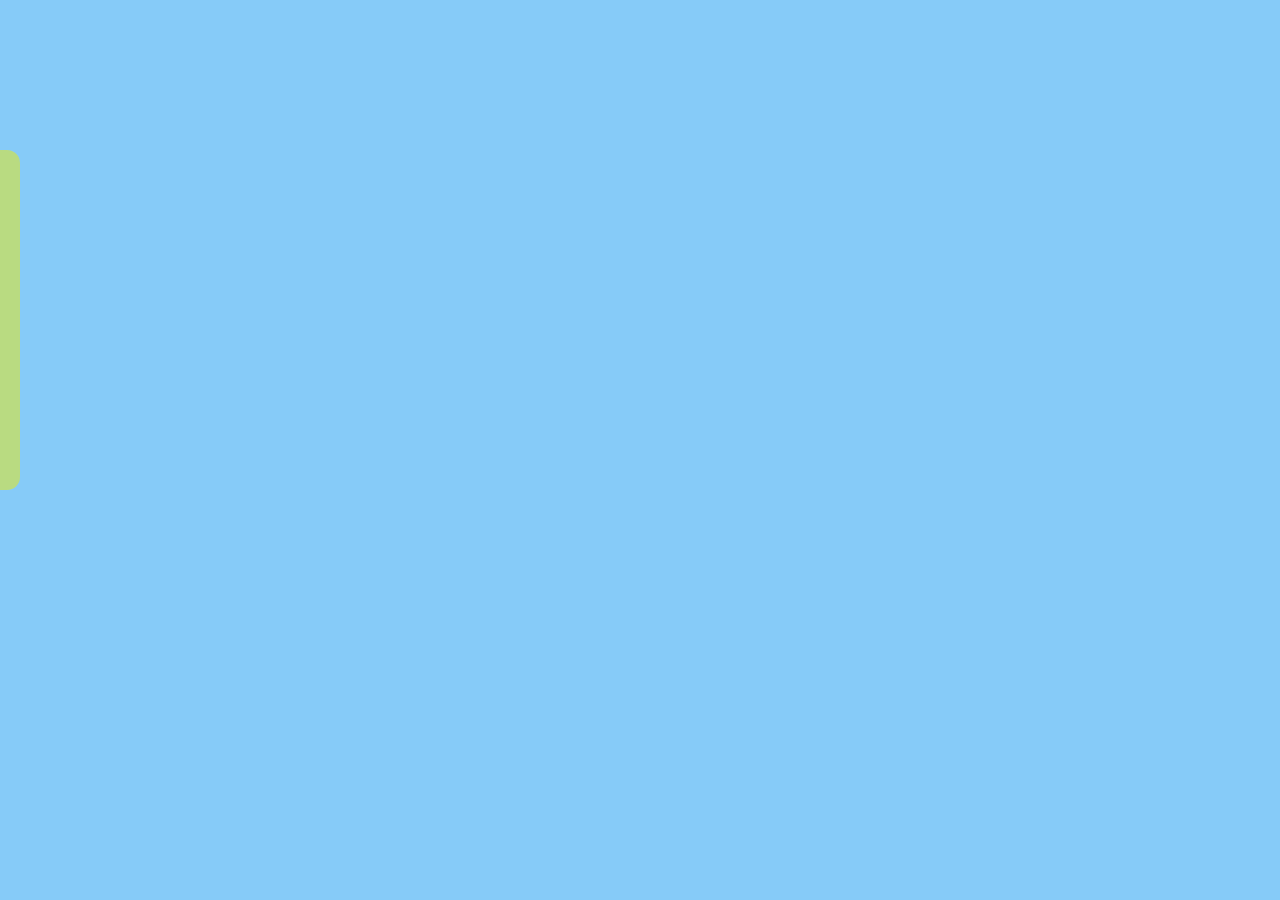
==== in.html @ 3fde309b "salomlar yo" ====
<!DOCTYPE html>
<html lang="en">
<head>
    <meta charset="UTF-8">
    <meta name="viewport" content="width=device-width, initial-scale=1.0">
    <title>Card more text click</title>
    <link rel="stylesheet" href="in.css">
</head>
<body>
    <div class="block">
        <div class="card" id="cards"></div>
    </div>




    <script>
       let more = prompt("Son kiriting");

if (more > 0) {
  for (let i = 1; i <= more; i++) {
    document.getElementById("cards").innerHTML += `
      <div class="card">Card ${i}</div>
    `;
  }
} else {
  alert("Iltimos musbat son kiriting");
}
    </script>
</body>
</html>
---- in.css ----
body{
    background: #43aff5a3;
}
.block{
    display: flex;
    align-items: center;
    justify-content: center;
    flex-wrap: wrap;
    margin-top: 150px;
}
.card{
    padding: 30px;
    border: none;
    border-radius: 13px;
    background: #ecec1182;
    width: 500px;
    height: 280px;
}


#cards{
  display: grid;
  grid-template-columns: repeat(4, 1fr);
  gap: 15px;
  margin-right: 1300px;
  overflow-y: auto;
}
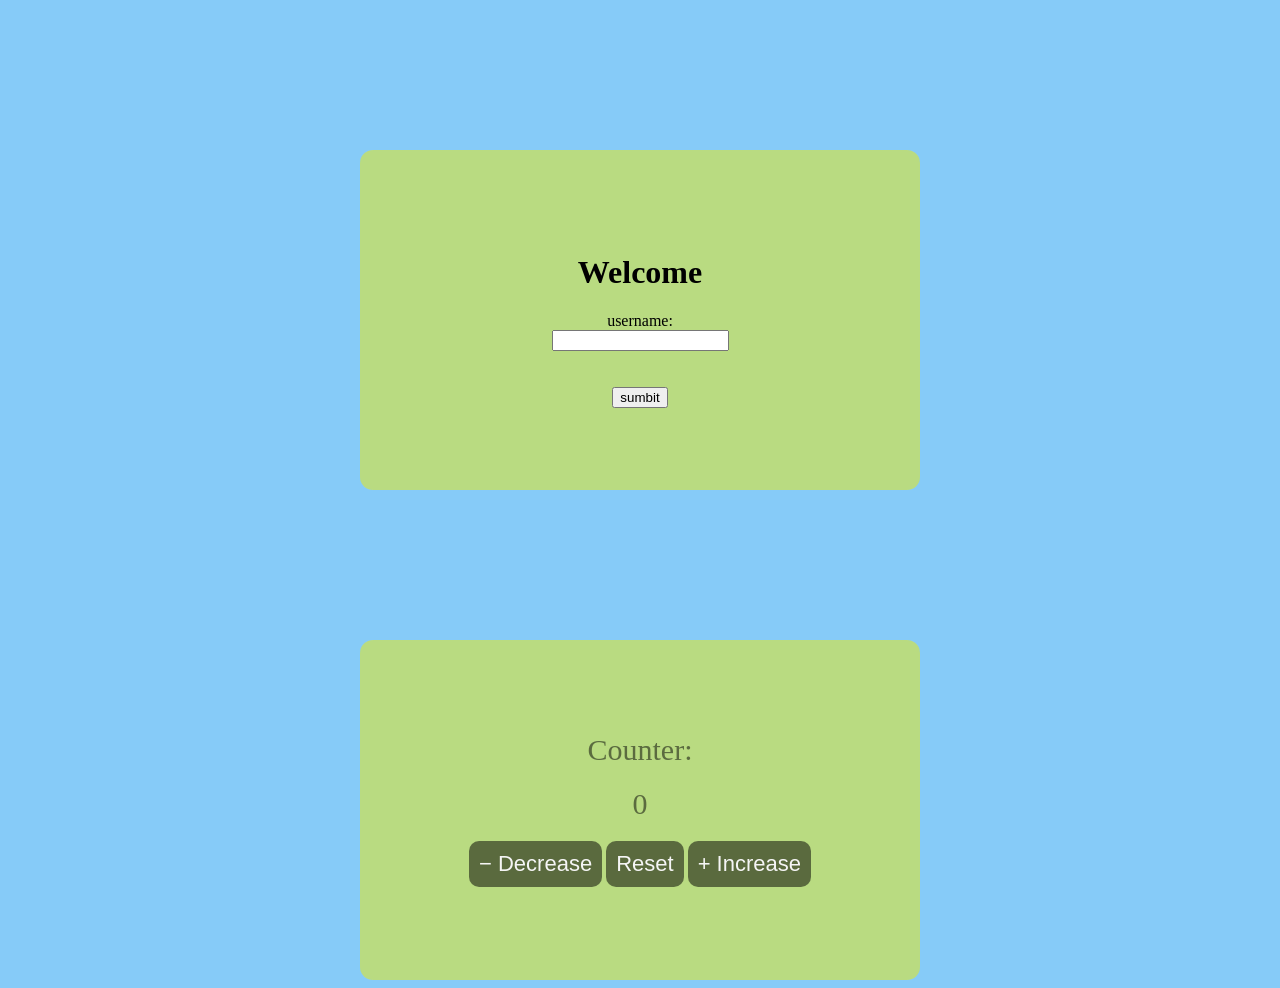
==== commit 6d0b62af: "heyyo bollar" ====
--- a/in.html
+++ b/in.html
@@ -1,31 +1,38 @@
 <!DOCTYPE html>
 <html lang="en">
 <head>
-    <meta charset="UTF-8">
-    <meta name="viewport" content="width=device-width, initial-scale=1.0">
-    <title>Card more text click</title>
-    <link rel="stylesheet" href="in.css">
+  <meta charset="UTF-8">
+  <meta name="viewport" content="width=device-width, initial-scale=1.0">
+  <title>Work house</title>
+  <link rel="stylesheet" href="in.css">
 </head>
 <body>
-    <div class="block">
-        <div class="card" id="cards"></div>
+  <div class="block">
+    <div class="card">
+      <h1 id="xt">Welcome</h1>
+
+      <label for="">username:</label>
+      <input id="txt"><br><br>
+      <button type="submit" id="havclick">sumbit</button>
     </div>
+  </div>
 
 
 
+ <div class="block">
+    <div class="card">
+      <label id="le" class="dard">Counter:</label>
+      <div id="countLabel" class="dard">0</div>
 
-    <script>
-       let more = prompt("Son kiriting");
+      <div class="civ">
+        <button id="decrease" class="bt">− Decrease</button>
+        <button id="reset"     class="bt">Reset</button>
+        <button id="increase"  class="bt">+ Increase</button>
+      </div>
+    </div>
+  </div>
 
-if (more > 0) {
-  for (let i = 1; i <= more; i++) {
-    document.getElementById("cards").innerHTML += `
-      <div class="card">Card ${i}</div>
-    `;
-  }
-} else {
-  alert("Iltimos musbat son kiriting");
-}
-    </script>
+
+  <script src="in.js"></script>
 </body>
 </html>
--- a/in.css
+++ b/in.css
@@ -5,6 +5,7 @@
     display: flex;
     align-items: center;
     justify-content: center;
+    flex-direction: column;
     flex-wrap: wrap;
     margin-top: 150px;
 }
@@ -15,13 +16,31 @@
     background: #ecec1182;
     width: 500px;
     height: 280px;
+ display: flex;
+    align-items: center;
+    justify-content: center;
+    flex-direction: column;
 }
 
 
-#cards{
-  display: grid;
-  grid-template-columns: repeat(4, 1fr);
-  gap: 15px;
-  margin-right: 1300px;
-  overflow-y: auto;
+.bt{
+    padding: 10px;
+    border: none;
+    border-radius: 10px;
+    background: rgba(0, 0, 0, 0.514);
+    color: whitesmoke;
+    font-size: 22px;
+    cursor: pointer;
+    transition: all 0.6s ease-in-out;
+}
+
+.bt:hover{
+    background: rgba(0, 0, 0, 0.747);
+    transition: all 0.6s ease-in-out;
+}
+
+.dard{
+    font-size: 30px;
+    margin-bottom: 20px;
+    color: #00000082;
 }
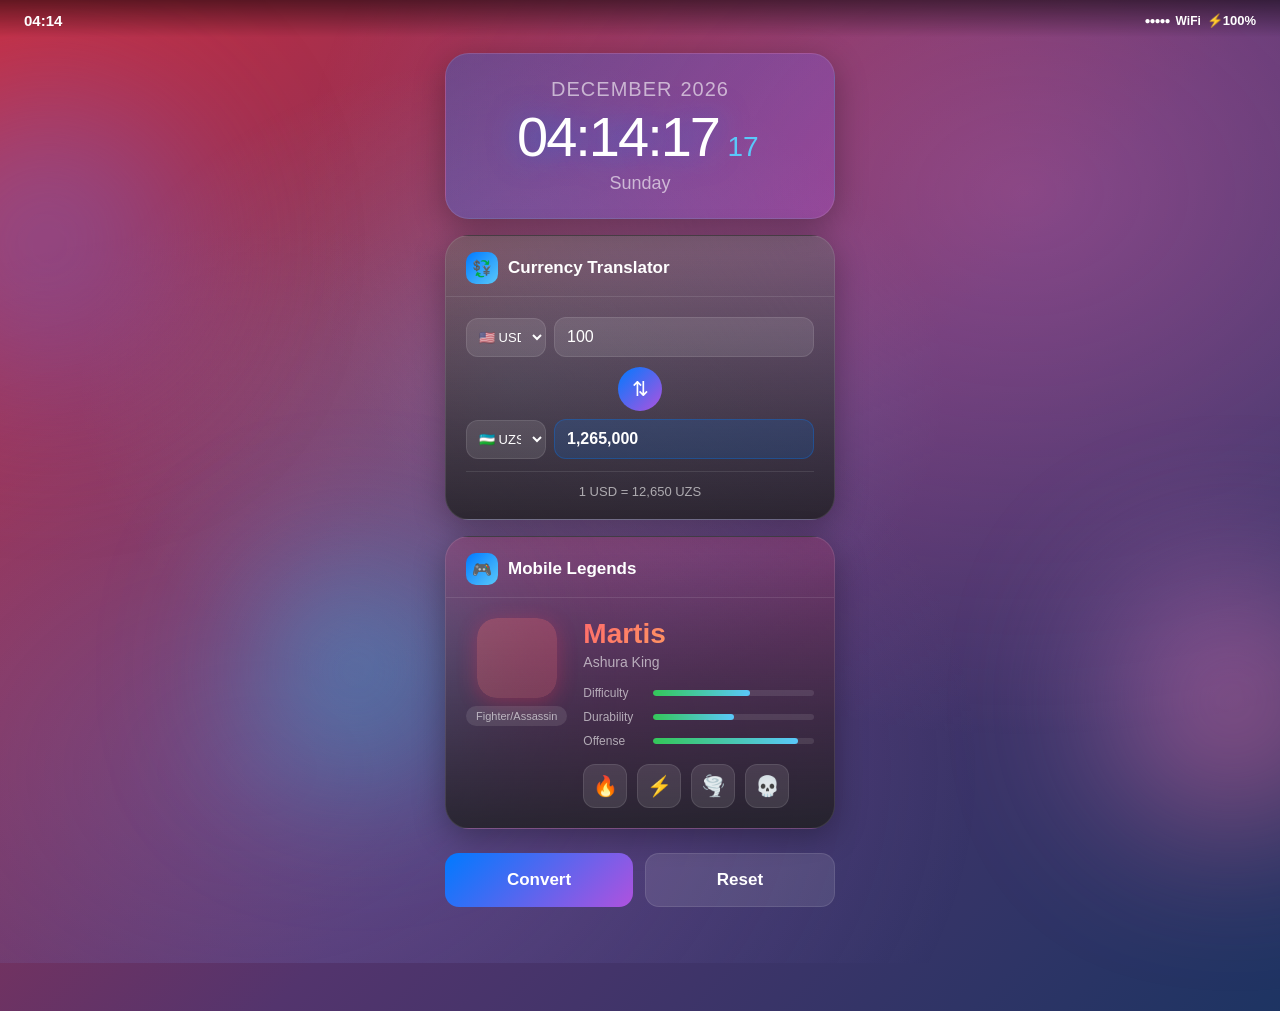
==== commit 3dec9299: "sasa" ====
--- a/in.html
+++ b/in.html
@@ -2,37 +2,163 @@
 <html lang="en">
 <head>
   <meta charset="UTF-8">
-  <meta name="viewport" content="width=device-width, initial-scale=1.0">
-  <title>Work house</title>
+  <meta name="viewport" content="width=device-width, initial-scale=1.0, maximum-scale=1.0, user-scalable=no">
+  <title>iOS 26 App</title>
   <link rel="stylesheet" href="in.css">
 </head>
 <body>
-  <div class="block">
-    <div class="card">
-      <h1 id="xt">Welcome</h1>
-
-      <label for="">username:</label>
-      <input id="txt"><br><br>
-      <button type="submit" id="havclick">sumbit</button>
+  <!-- App Launch/Splash Screen -->
+  <div id="splashScreen" class="splash-screen">
+    <div class="splash-logo">
+      <img src="https://avatars.mds.yandex.net/i?id=6867d622e2f823415364787e2be2434cd8c84aae-5042173-images-thumbs&n=13" alt="iOS Logo" class="splash-logo-img">
+    </div>
+    <div class="splash-text">iOS 26</div>
+    <div class="splash-loader">
+      <div class="splash-progress"></div>
+    </div>
+  </div>
+  
+  <!-- Floating Background Orbs -->
+  <div class="floating-orb orb-1"></div>
+  <div class="floating-orb orb-2"></div>
+  <div class="floating-orb orb-3"></div>
+  
+  <!-- Status Bar -->
+  <div class="status-bar">
+    <div class="status-time" id="statusTime">9:41</div>
+    <div class="status-icons">
+      <span class="signal">●●●●●</span>
+      <span class="wifi">WiFi</span>
+      <span class="battery">100%</span>
     </div>
   </div>
 
+  <!-- Main Container -->
+  <div class="ios-container">
+    <!-- DateTime Widget -->
+    <div class="widget datetime-widget">
+      <div class="datetime-content">
+        <div class="date-section">
+          <span class="month" id="currentMonth">January</span>
+          <span class="year" id="currentYear">2026</span>
+        </div>
+        <div class="time-section">
+          <span class="time" id="currentTime">09:41:30</span>
+          <span class="seconds" id="currentSeconds">30</span>
+        </div>
+        <div class="day" id="currentDay">Wednesday</div>
+      </div>
+    </div>
 
+    <!-- Currency Translator Widget -->
+    <div class="widget currency-widget">
+      <div class="widget-header">
+        <div class="widget-icon">💱</div>
+        <span class="widget-title">Currency Translator</span>
+      </div>
+      <div class="currency-content">
+        <div class="currency-row">
+          <select id="fromCurrency" class="currency-select">
+            <option value="USD">🇺🇸 USD</option>
+            <option value="EUR">🇪🇺 EUR</option>
+            <option value="GBP">🇬🇧 GBP</option>
+            <option value="JPY">🇯🇵 JPY</option>
+            <option value="UZS">🇺🇿 UZS</option>
+            <option value="RUB">🇷🇺 RUB</option>
+            <option value="CNY">🇨🇳 CNY</option>
+            <option value="KRW">🇰🇷 KRW</option>
+            <option value="TRY">🇹🇷 TRY</option>
+            <option value="INR">🇮🇳 INR</option>
+          </select>
+          <input type="number" id="amountInput" class="currency-input" placeholder="0.00" value="100">
+        </div>
+        
+        <div class="currency-swap">
+          <button id="swapBtn" class="swap-btn">⇅</button>
+        </div>
+        
+        <div class="currency-row">
+          <select id="toCurrency" class="currency-select">
+            <option value="USD">🇺🇸 USD</option>
+            <option value="EUR">🇪🇺 EUR</option>
+            <option value="GBP">🇬🇧 GBP</option>
+            <option value="JPY">🇯🇵 JPY</option>
+            <option value="UZS" selected>🇺🇿 UZS</option>
+            <option value="RUB">🇷🇺 RUB</option>
+            <option value="CNY">🇨🇳 CNY</option>
+            <option value="KRW">🇰🇷 KRW</option>
+            <option value="TRY">🇹🇷 TRY</option>
+            <option value="INR">🇮🇳 INR</option>
+          </select>
+          <input type="text" id="resultOutput" class="currency-input result" readonly placeholder="0.00">
+        </div>
+        
+        <div class="exchange-rate" id="exchangeRate">1 USD = 12,650 UZS</div>
+      </div>
+    </div>
 
- <div class="block">
-    <div class="card">
-      <label id="le" class="dard">Counter:</label>
-      <div id="countLabel" class="dard">0</div>
+    <!-- Mobile Legends Hero Widget -->
+    <div class="widget hero-widget">
+      <div class="widget-header">
+        <div class="widget-icon">🎮</div>
+        <span class="widget-title">Mobile Legends</span>
+      </div>
+      <div class="hero-content" id="heroContent">
+        <div class="hero-avatar">
+          <div class="hero-image" id="martisAvatar">⚔️</div>
+          <div class="hero-role">Fighter/Assassin</div>
+        </div>
+        <div class="hero-info">
+          <h2 class="hero-name">Martis</h2>
+          <div class="hero-title">Ashura King</div>
+          <div class="hero-stats">
+            <div class="stat">
+              <span class="stat-label">Difficulty</span>
+              <div class="stat-bar">
+                <div class="stat-fill" style="width: 60%"></div>
+              </div>
+            </div>
+            <div class="stat">
+              <span class="stat-label">Durability</span>
+              <div class="stat-bar">
+                <div class="stat-fill" style="width: 50%"></div>
+              </div>
+            </div>
+            <div class="stat">
+              <span class="stat-label">Offense</span>
+              <div class="stat-bar">
+                <div class="stat-fill" style="width: 90%"></div>
+              </div>
+            </div>
+          </div>
+          <div class="hero-skills">
+            <div class="skill" title="Passive: Ashura's Wrath">
+              <div class="skill-icon">🔥</div>
+            </div>
+            <div class="skill" title="Skill 1: Ashura Aura">
+              <div class="skill-icon">⚡</div>
+            </div>
+            <div class="skill" title="Skill 2: Mortal Coil">
+              <div class="skill-icon">🌪️</div>
+            </div>
+            <div class="skill" title="Ultimate: Decimate">
+              <div class="skill-icon">💀</div>
+            </div>
+          </div>
+        </div>
+      </div>
+    </div>
 
-      <div class="civ">
-        <button id="decrease" class="bt">− Decrease</button>
-        <button id="reset"     class="bt">Reset</button>
-        <button id="increase"  class="bt">+ Increase</button>
-      </div>
+    <!-- Quick Actions -->
+    <div class="quick-actions">
+      <button class="action-btn" onclick="updateCurrency()">Convert</button>
+      <button class="action-btn secondary" onclick="resetCurrency()">Reset</button>
     </div>
   </div>
 
+  <!-- Home Indicator -->
+  <div class="home-indicator"></div>
 
   <script src="in.js"></script>
 </body>
-</html>+</html>
--- a/in.css
+++ b/in.css
@@ -1,46 +1,1045 @@
-body{
-    background: #43aff5a3;
-}
-.block{
-    display: flex;
+/* iOS 26 Design System - Optimized for 90Hz/120Hz ProMotion Displays */
+* {
+  margin: 0;
+  padding: 0;
+  box-sizing: border-box;
+  -webkit-tap-highlight-color: transparent;
+  /* GPU Acceleration for smooth 90Hz+ animations */
+  -webkit-transform: translateZ(0);
+  transform: translateZ(0);
+  -webkit-backface-visibility: hidden;
+  backface-visibility: hidden;
+  -webkit-perspective: 1000;
+  perspective: 1000;
+}
+
+/* Smooth scrolling for 90Hz/120Hz displays */
+html {
+  scroll-behavior: smooth;
+  -webkit-overflow-scrolling: touch;
+}
+
+/* Enable hardware acceleration on all animated elements */
+.widget, .hero-image, .skill, .action-btn, .swap-btn, .currency-input, .currency-select {
+  will-change: transform;
+  -webkit-transform: translateZ(0);
+  transform: translateZ(0);
+}
+
+:root {
+  --ios-bg: #000000;
+  --ios-surface: rgba(30, 30, 30, 0.8);
+  --ios-surface-solid: #1c1c1e;
+  --ios-border: rgba(255, 255, 255, 0.1);
+  --ios-text-primary: #ffffff;
+  --ios-text-secondary: rgba(255, 255, 255, 0.6);
+  --ios-accent: #007aff;
+  --ios-accent-secondary: #5ac8fa;
+  --ios-success: #34c759;
+  --ios-warning: #ff9500;
+  --ios-danger: #ff3b30;
+  --ios-purple: #af52de;
+  --ios-pink: #ff2d55;
+  --ios-orange: #ff9500;
+  --ios-yellow: #ffcc00;
+  --ios-teal: #5ac8fa;
+  --ios-indigo: #5856d6;
+  --glass-blur: blur(20px);
+  --widget-radius: 24px;
+  --ios-shadow: 0 8px 32px rgba(0, 0, 0, 0.3);
+}
+
+body {
+  font-family: -apple-system, BlinkMacSystemFont, 'SF Pro Display', 'Segoe UI', Roboto, sans-serif;
+  background: linear-gradient(-45deg, #0f0c29, #302b63, #24243e, #1a1a2e, #16213e, #0f3460, #53346d, #cb2d3e);
+  background-size: 400% 400%;
+  animation: gradientShift 15s ease infinite;
+  min-height: 100vh;
+  color: var(--ios-text-primary);
+  overflow-x: hidden;
+  padding-bottom: 40px;
+  position: relative;
+}
+
+/* Animated Background Overlay */
+body::before {
+  content: '';
+  position: fixed;
+  top: 0;
+  left: 0;
+  width: 100%;
+  height: 100%;
+  background: 
+    radial-gradient(ellipse at 20% 80%, rgba(120, 119, 198, 0.3) 0%, transparent 50%),
+    radial-gradient(ellipse at 80% 20%, rgba(255, 119, 198, 0.3) 0%, transparent 50%),
+    radial-gradient(ellipse at 40% 40%, rgba(120, 219, 255, 0.2) 0%, transparent 40%);
+  pointer-events: none;
+  z-index: -1;
+  animation: bgPulse 8s ease-in-out infinite;
+}
+
+/* Floating Orbs */
+.floating-orb {
+  position: fixed;
+  border-radius: 50%;
+  filter: blur(80px);
+  opacity: 0.5;
+  pointer-events: none;
+  z-index: -1;
+}
+
+.orb-1 {
+  width: 300px;
+  height: 300px;
+  background: linear-gradient(135deg, #667eea 0%, #764ba2 100%);
+  top: 10%;
+  left: -100px;
+  animation: floatOrb1 20s ease-in-out infinite;
+}
+
+.orb-2 {
+  width: 250px;
+  height: 250px;
+  background: linear-gradient(135deg, #f093fb 0%, #f5576c 100%);
+  top: 60%;
+  right: -80px;
+  animation: floatOrb2 25s ease-in-out infinite;
+}
+
+.orb-3 {
+  width: 200px;
+  height: 200px;
+  background: linear-gradient(135deg, #4facfe 0%, #00f2fe 100%);
+  bottom: 20%;
+  left: 20%;
+  animation: floatOrb3 18s ease-in-out infinite;
+}
+
+/* Background Gradient Animation */
+@keyframes gradientShift {
+  0% { background-position: 0% 50%; }
+  50% { background-position: 100% 50%; }
+  100% { background-position: 0% 50%; }
+}
+
+@keyframes bgPulse {
+  0%, 100% { opacity: 0.8; transform: scale(1); }
+  50% { opacity: 1; transform: scale(1.05); }
+}
+
+/* Floating Orb Animations */
+@keyframes floatOrb1 {
+  0%, 100% { transform: translate(0, 0) scale(1); }
+  25% { transform: translate(50px, -30px) scale(1.1); }
+  50% { transform: translate(30px, 50px) scale(0.9); }
+  75% { transform: translate(-20px, 30px) scale(1.05); }
+}
+
+@keyframes floatOrb2 {
+  0%, 100% { transform: translate(0, 0) scale(1); }
+  33% { transform: translate(-40px, 40px) scale(1.15); }
+  66% { transform: translate(30px, -20px) scale(0.95); }
+}
+
+@keyframes floatOrb3 {
+  0%, 100% { transform: translate(0, 0) scale(1); }
+  50% { transform: translate(60px, -40px) scale(1.1); }
+}
+
+/* iOS App Launch/Splash Screen */
+.splash-screen {
+  position: fixed;
+  inset: 0;
+  background: linear-gradient(135deg, #0f0c29, #302b63, #24243e);
+  display: flex;
+  flex-direction: column;
+  align-items: center;
+  justify-content: center;
+  z-index: 10000;
+  animation: splashFadeOut 0.8s var(--spring-smooth) 2.5s forwards;
+}
+
+.splash-logo {
+  width: 100px;
+  height: 100px;
+  border-radius: 24px;
+  overflow: hidden;
+  animation: 
+    splashIconIn 0.6s var(--spring-bounce) 0.2s both,
+    splashIconPulse 2s var(--spring-smooth) 1s infinite;
+  box-shadow: 0 0 40px rgba(0, 122, 255, 0.4);
+}
+
+.splash-logo-img {
+  width: 100%;
+  height: 100%;
+  object-fit: cover;
+  border-radius: 24px;
+}
+
+.splash-text {
+  font-size: 32px;
+  font-weight: 700;
+  margin-top: 20px;
+  background: linear-gradient(135deg, #fff, #a8edea);
+  -webkit-background-clip: text;
+  -webkit-text-fill-color: transparent;
+  background-clip: text;
+  animation: splashTextIn 0.5s var(--spring-smooth) 0.5s both;
+  letter-spacing: 2px;
+}
+
+.splash-loader {
+  width: 120px;
+  height: 4px;
+  background: rgba(255, 255, 255, 0.1);
+  border-radius: 2px;
+  margin-top: 40px;
+  overflow: hidden;
+  animation: splashLoaderIn 0.4s ease 0.8s both;
+}
+
+.splash-progress {
+  width: 0%;
+  height: 100%;
+  background: linear-gradient(90deg, #007aff, #5ac8fa);
+  border-radius: 2px;
+  animation: splashProgress 2s var(--spring-smooth) 1s forwards;
+}
+
+/* Splash Screen Animations */
+@keyframes splashIconIn {
+  0% {
+    opacity: 0;
+    transform: scale(0.5) translateY(20px);
+  }
+  60% {
+    transform: scale(1.1) translateY(-5px);
+  }
+  100% {
+    opacity: 1;
+    transform: scale(1) translateY(0);
+  }
+}
+
+@keyframes splashIconPulse {
+  0%, 100% {
+    transform: scale(1);
+    box-shadow: 0 0 40px rgba(0, 122, 255, 0.4);
+  }
+  50% {
+    transform: scale(1.05);
+    box-shadow: 0 0 60px rgba(0, 122, 255, 0.7);
+  }
+}
+
+@keyframes splashTextIn {
+  0% {
+    opacity: 0;
+    transform: translateY(20px);
+  }
+  100% {
+    opacity: 1;
+    transform: translateY(0);
+  }
+}
+
+@keyframes splashLoaderIn {
+  0% {
+    opacity: 0;
+    transform: scaleX(0);
+  }
+  100% {
+    opacity: 1;
+    transform: scaleX(1);
+  }
+}
+
+@keyframes splashProgress {
+  0% { width: 0%; }
+  50% { width: 60%; }
+  80% { width: 85%; }
+  100% { width: 100%; }
+}
+
+@keyframes splashFadeOut {
+  0% {
+    opacity: 1;
+    transform: scale(1);
+  }
+  50% {
+    opacity: 0.8;
+    transform: scale(0.98);
+  }
+  100% {
+    opacity: 0;
+    transform: scale(1.1);
+    visibility: hidden;
+    pointer-events: none;
+  }
+}
+
+/* Main Content Entry Animation */
+.ios-container {
+  opacity: 0;
+  transform: scale(0.95);
+  animation: mainContentIn 0.6s var(--spring-bounce) 2.8s forwards;
+}
+
+@keyframes mainContentIn {
+  0% {
+    opacity: 0;
+    transform: scale(0.95) translateY(20px);
+  }
+  100% {
+    opacity: 1;
+    transform: scale(1) translateY(0);
+  }
+}
+
+/* Status Bar */
+.status-bar {
+  display: flex;
+  justify-content: space-between;
+  align-items: center;
+  padding: 12px 24px 8px;
+  font-size: 15px;
+  font-weight: 600;
+  position: sticky;
+  top: 0;
+  z-index: 100;
+  background: linear-gradient(180deg, rgba(0,0,0,0.5) 0%, transparent 100%);
+}
+
+.status-time {
+  font-variant-numeric: tabular-nums;
+}
+
+.status-icons {
+  display: flex;
+  align-items: center;
+  gap: 6px;
+}
+
+.signal {
+  font-size: 10px;
+  letter-spacing: -1px;
+}
+
+.wifi {
+  font-size: 12px;
+}
+
+.battery {
+  font-size: 13px;
+}
+
+/* Main Container */
+.ios-container {
+  padding: 16px 20px;
+  max-width: 430px;
+  margin: 0 auto;
+  display: flex;
+  flex-direction: column;
+  gap: 16px;
+}
+
+/* Widget Base Styles */
+.widget {
+  background: var(--ios-surface);
+  backdrop-filter: var(--glass-blur);
+  -webkit-backdrop-filter: var(--glass-blur);
+  border-radius: var(--widget-radius);
+  border: 1px solid var(--ios-border);
+  overflow: hidden;
+  box-shadow: var(--ios-shadow);
+  transition: transform 0.3s ease, box-shadow 0.3s ease;
+}
+
+.widget:hover {
+  transform: translateY(-2px);
+  box-shadow: 0 12px 40px rgba(0, 0, 0, 0.4);
+}
+
+.widget-header {
+  display: flex;
+  align-items: center;
+  gap: 10px;
+  padding: 16px 20px 12px;
+  border-bottom: 1px solid var(--ios-border);
+}
+
+.widget-icon {
+  width: 32px;
+  height: 32px;
+  background: linear-gradient(135deg, var(--ios-accent), var(--ios-accent-secondary));
+  border-radius: 10px;
+  display: flex;
+  align-items: center;
+  justify-content: center;
+  font-size: 16px;
+}
+
+.widget-title {
+  font-size: 17px;
+  font-weight: 600;
+  color: var(--ios-text-primary);
+}
+
+/* DateTime Widget */
+.datetime-widget {
+  background: linear-gradient(135deg, rgba(0, 122, 255, 0.3), rgba(175, 82, 222, 0.3));
+}
+
+.datetime-content {
+  padding: 24px 20px;
+  text-align: center;
+}
+
+.date-section {
+  display: flex;
+  justify-content: center;
+  gap: 8px;
+  margin-bottom: 8px;
+}
+
+.month, .year {
+  font-size: 20px;
+  font-weight: 500;
+  color: var(--ios-text-secondary);
+  text-transform: uppercase;
+  letter-spacing: 1px;
+}
+
+.time-section {
+  display: flex;
+  align-items: baseline;
+  justify-content: center;
+  gap: 4px;
+  margin-bottom: 8px;
+}
+
+.time {
+  font-size: 56px;
+  font-weight: 200;
+  font-variant-numeric: tabular-nums;
+  letter-spacing: -2px;
+  line-height: 1;
+}
+
+.seconds {
+  font-size: 28px;
+  font-weight: 300;
+  color: var(--ios-accent-secondary);
+  font-variant-numeric: tabular-nums;
+  min-width: 40px;
+}
+
+.day {
+  font-size: 18px;
+  color: var(--ios-text-secondary);
+  font-weight: 400;
+}
+
+/* Currency Widget */
+.currency-widget {
+  background: linear-gradient(180deg, rgba(52, 199, 89, 0.15), rgba(30, 30, 30, 0.8));
+}
+
+.currency-content {
+  padding: 20px;
+}
+
+.currency-input-group,
+.currency-row {
+  display: flex;
+  gap: 8px;
+  margin-bottom: 10px;
+  align-items: center;
+  width: 100%;
+}
+
+.currency-select {
+  background: rgba(255, 255, 255, 0.1);
+  border: 1px solid var(--ios-border);
+  border-radius: 12px;
+  color: var(--ios-text-primary);
+  font-size: 13px;
+  padding: 10px 8px;
+  width: 80px;
+  min-width: 80px;
+  cursor: pointer;
+  outline: none;
+  transition: all 0.2s ease;
+  flex-shrink: 0;
+}
+
+.currency-select:focus {
+  border-color: var(--ios-accent);
+  background: rgba(255, 255, 255, 0.15);
+}
+
+.currency-select option {
+  background: var(--ios-surface-solid);
+  color: var(--ios-text-primary);
+}
+
+.currency-input {
+  flex: 1;
+  background: rgba(255, 255, 255, 0.1);
+  border: 1px solid var(--ios-border);
+  border-radius: 12px;
+  color: var(--ios-text-primary);
+  font-size: 16px;
+  padding: 10px 12px;
+  outline: none;
+  transition: all 0.2s ease;
+  min-width: 0;
+  width: 100%;
+  font-variant-numeric: tabular-nums;
+}
+
+.currency-input:focus {
+  border-color: var(--ios-accent);
+  background: rgba(255, 255, 255, 0.15);
+}
+
+.currency-input.result {
+  background: rgba(0, 122, 255, 0.15);
+  border-color: rgba(0, 122, 255, 0.3);
+  font-weight: 600;
+}
+
+.currency-input::placeholder {
+  color: var(--ios-text-secondary);
+}
+
+.currency-swap {
+  display: flex;
+  justify-content: center;
+  margin: 8px 0;
+}
+
+.swap-btn {
+  width: 44px;
+  height: 44px;
+  border-radius: 50%;
+  background: linear-gradient(135deg, var(--ios-accent), var(--ios-purple));
+  border: none;
+  color: white;
+  font-size: 20px;
+  cursor: pointer;
+  transition: all 0.4s var(--spring-bounce);
+  display: flex;
+  align-items: center;
+  justify-content: center;
+  will-change: transform;
+}
+
+.swap-btn:hover {
+  transform: rotate(180deg) scale(1.15) translateZ(0);
+  box-shadow: 0 6px 25px rgba(0, 122, 255, 0.5);
+}
+
+.swap-btn:active {
+  transform: rotate(180deg) scale(0.95);
+}
+
+.exchange-rate {
+  text-align: center;
+  font-size: 13px;
+  color: var(--ios-text-secondary);
+  margin-top: 12px;
+  padding-top: 12px;
+  border-top: 1px solid var(--ios-border);
+}
+
+/* Hero Widget */
+.hero-widget {
+  background: linear-gradient(180deg, rgba(255, 45, 85, 0.15), rgba(30, 30, 30, 0.8));
+}
+
+.hero-content {
+  padding: 20px;
+  display: flex;
+  gap: 16px;
+}
+
+.hero-avatar {
+  display: flex;
+  flex-direction: column;
+  align-items: center;
+  gap: 8px;
+}
+
+.hero-image {
+  width: 80px;
+  height: 80px;
+  background: linear-gradient(135deg, #ff6b6b, #ee5a6f);
+  border-radius: 20px;
+  display: flex;
+  align-items: center;
+  justify-content: center;
+  font-size: 36px;
+  box-shadow: 0 4px 20px rgba(255, 45, 85, 0.3);
+  overflow: hidden;
+  position: relative;
+}
+
+/* To add Martis image, use this CSS:
+.hero-image {
+  background: url('YOUR_MARTIS_IMAGE_URL') center/cover no-repeat;
+}
+*/
+
+.hero-image.has-image {
+  background-size: cover;
+  background-position: center;
+}
+
+.hero-image.has-image::before {
+  content: '';
+  position: absolute;
+  inset: 0;
+  background: linear-gradient(135deg, rgba(255,107,107,0.3), rgba(238,90,111,0.3));
+  border-radius: 20px;
+}
+
+.hero-role {
+  font-size: 11px;
+  color: var(--ios-text-secondary);
+  text-align: center;
+  background: rgba(255, 255, 255, 0.1);
+  padding: 4px 10px;
+  border-radius: 12px;
+}
+
+.hero-info {
+  flex: 1;
+}
+
+.hero-name {
+  font-size: 28px;
+  font-weight: 700;
+  background: linear-gradient(135deg, #ff6b6b, #feca57);
+  -webkit-background-clip: text;
+  -webkit-text-fill-color: transparent;
+  background-clip: text;
+  margin-bottom: 4px;
+}
+
+.hero-title {
+  font-size: 14px;
+  color: var(--ios-text-secondary);
+  margin-bottom: 16px;
+}
+
+.hero-stats {
+  display: flex;
+  flex-direction: column;
+  gap: 10px;
+  margin-bottom: 16px;
+}
+
+.stat {
+  display: flex;
+  align-items: center;
+  gap: 10px;
+}
+
+.stat-label {
+  font-size: 12px;
+  color: var(--ios-text-secondary);
+  min-width: 60px;
+}
+
+.stat-bar {
+  flex: 1;
+  height: 6px;
+  background: rgba(255, 255, 255, 0.1);
+  border-radius: 3px;
+  overflow: hidden;
+}
+
+.stat-fill {
+  height: 100%;
+  background: linear-gradient(90deg, var(--ios-success), var(--ios-teal));
+  border-radius: 3px;
+  transition: width 0.5s ease;
+}
+
+.hero-skills {
+  display: flex;
+  gap: 10px;
+}
+
+.skill {
+  width: 44px;
+  height: 44px;
+  background: rgba(255, 255, 255, 0.1);
+  border-radius: 12px;
+  display: flex;
+  align-items: center;
+  justify-content: center;
+  cursor: pointer;
+  transition: all 0.2s ease;
+  border: 1px solid var(--ios-border);
+}
+
+.skill:hover {
+  background: rgba(255, 255, 255, 0.2);
+  transform: scale(1.1);
+}
+
+.skill-icon {
+  font-size: 20px;
+}
+
+/* Quick Actions */
+.quick-actions {
+  display: flex;
+  gap: 12px;
+  margin-top: 8px;
+}
+
+.action-btn {
+  flex: 1;
+  background: linear-gradient(135deg, var(--ios-accent), var(--ios-purple));
+  border: none;
+  border-radius: 14px;
+  color: white;
+  font-size: 17px;
+  font-weight: 600;
+  padding: 16px 24px;
+  cursor: pointer;
+  transition: all 0.35s var(--spring-bounce);
+  will-change: transform, box-shadow;
+}
+
+.action-btn:hover {
+  transform: translateY(-2px);
+  box-shadow: 0 8px 25px rgba(0, 122, 255, 0.4);
+}
+
+.action-btn:active {
+  transform: translateY(0) scale(0.98);
+}
+
+.action-btn.secondary {
+  background: rgba(255, 255, 255, 0.1);
+  border: 1px solid var(--ios-border);
+}
+
+.action-btn.secondary:hover {
+  background: rgba(255, 255, 255, 0.2);
+  box-shadow: 0 4px 15px rgba(0, 0, 0, 0.2);
+}
+
+/* Home Indicator */
+.home-indicator {
+  position: fixed;
+  bottom: 8px;
+  left: 50%;
+  transform: translateX(-50%);
+  width: 134px;
+  height: 5px;
+  background: rgba(255, 255, 255, 0.3);
+  border-radius: 3px;
+  z-index: 1000;
+}
+
+/* Scrollbar Styling */
+::-webkit-scrollbar {
+  width: 0;
+  height: 0;
+}
+
+/* iOS Spring Animation Curves for 90Hz/120Hz */
+:root {
+  --spring-bounce: cubic-bezier(0.34, 1.56, 0.64, 1);
+  --spring-smooth: cubic-bezier(0.4, 0.0, 0.2, 1);
+  --spring-snappy: cubic-bezier(0.25, 0.46, 0.45, 0.94);
+}
+
+/* Widget Enhanced Animations with iOS Spring Physics */
+@keyframes fadeInUp {
+  0% {
+    opacity: 0;
+    transform: translateY(40px) scale(0.9) translateZ(0);
+  }
+  60% {
+    opacity: 1;
+    transform: translateY(-5px) scale(1.02) translateZ(0);
+  }
+  100% {
+    opacity: 1;
+    transform: translateY(0) scale(1) translateZ(0);
+  }
+}
+
+/* High frame rate optimized animations */
+@keyframes smoothFloat {
+  0%, 100% { transform: translateY(0) translateZ(0); }
+  50% { transform: translateY(-8px) translateZ(0); }
+}
+
+@keyframes smoothPulse {
+  0%, 100% { 
+    transform: scale(1) translateZ(0); 
+    box-shadow: 0 0 20px rgba(0, 122, 255, 0.3);
+  }
+  50% { 
+    transform: scale(1.01) translateZ(0); 
+    box-shadow: 0 0 35px rgba(0, 122, 255, 0.5);
+  }
+}
+
+@keyframes shimmer {
+  0% { background-position: -200% 0; }
+  100% { background-position: 200% 0; }
+}
+
+@keyframes glowPulse {
+  0%, 100% { box-shadow: 0 0 20px rgba(0, 122, 255, 0.3); }
+  50% { box-shadow: 0 0 40px rgba(0, 122, 255, 0.6); }
+}
+
+@keyframes borderGlow {
+  0%, 100% { border-color: rgba(255, 255, 255, 0.1); }
+  50% { border-color: rgba(255, 255, 255, 0.3); }
+}
+
+@keyframes float {
+  0%, 100% { transform: translateY(0); }
+  50% { transform: translateY(-10px); }
+}
+
+@keyframes scalePulse {
+  0%, 100% { transform: scale(1); }
+  50% { transform: scale(1.02); }
+}
+
+@keyframes rotateGlow {
+  0% { transform: rotate(0deg); }
+  100% { transform: rotate(360deg); }
+}
+
+.widget {
+  animation: fadeInUp 0.7s var(--spring-bounce) forwards;
+  position: relative;
+  overflow: hidden;
+  /* Smooth 90Hz transitions */
+  transition: transform 0.4s var(--spring-smooth), box-shadow 0.4s var(--spring-smooth);
+}
+
+.widget::before {
+  content: '';
+  position: absolute;
+  top: 0;
+  left: -100%;
+  width: 100%;
+  height: 100%;
+  background: linear-gradient(
+    90deg,
+    transparent,
+    rgba(255, 255, 255, 0.05),
+    transparent
+  );
+  transition: left 0.5s ease;
+}
+
+.widget:hover::before {
+  left: 100%;
+}
+
+.widget:nth-child(1) { animation-delay: 0.1s; }
+.widget:nth-child(2) { animation-delay: 0.25s; }
+.widget:nth-child(3) { animation-delay: 0.4s; }
+
+/* Enhanced Widget Hover Effects - 90Hz Optimized */
+.widget:hover {
+  transform: translateY(-6px) scale(1.02) translateZ(0);
+  box-shadow: 
+    0 25px 60px rgba(0, 0, 0, 0.5),
+    0 0 40px rgba(0, 122, 255, 0.25);
+  border-color: rgba(255, 255, 255, 0.25);
+}
+
+/* DateTime Widget Special Effects */
+.datetime-widget {
+  position: relative;
+}
+
+.datetime-widget::after {
+  content: '';
+  position: absolute;
+  inset: -2px;
+  background: linear-gradient(90deg, #007aff, #af52de, #ff2d55, #007aff);
+  background-size: 300% 100%;
+  border-radius: 26px;
+  z-index: -1;
+  opacity: 0;
+  transition: opacity 0.3s ease;
+  animation: shimmer 3s linear infinite;
+}
+
+.datetime-widget:hover::after {
+  opacity: 0.5;
+}
+
+.time {
+  text-shadow: 0 0 30px rgba(0, 122, 255, 0.5);
+  animation: smoothPulse 2s var(--spring-smooth) infinite;
+  will-change: transform, box-shadow;
+}
+
+.seconds {
+  animation: glowPulse 3s ease-in-out infinite;
+  animation-delay: 0.5s;
+}
+
+/* Currency Widget Effects */
+.currency-widget:hover {
+  border-color: rgba(52, 199, 89, 0.3);
+}
+
+.swap-btn {
+  position: relative;
+  overflow: hidden;
+}
+
+.swap-btn::before {
+  content: '';
+  position: absolute;
+  inset: 0;
+  background: linear-gradient(135deg, transparent, rgba(255,255,255,0.2), transparent);
+  transform: translateX(-100%);
+  transition: transform 0.5s ease;
+}
+
+.swap-btn:hover::before {
+  transform: translateX(100%);
+}
+
+/* Hero Widget Effects */
+.hero-widget:hover {
+  border-color: rgba(255, 45, 85, 0.3);
+}
+
+.hero-image {
+  animation: float 3s ease-in-out infinite;
+}
+
+.skill {
+  position: relative;
+  overflow: hidden;
+}
+
+.skill::after {
+  content: '';
+  position: absolute;
+  inset: 0;
+  background: radial-gradient(circle at center, rgba(255,255,255,0.3) 0%, transparent 70%);
+  opacity: 0;
+  transition: opacity 0.3s ease;
+}
+
+.skill:hover::after {
+  opacity: 1;
+}
+
+.skill:hover {
+  transform: scale(1.15) rotate(5deg);
+  box-shadow: 0 0 20px rgba(255, 45, 85, 0.4);
+}
+
+/* Action Buttons Enhanced */
+.action-btn {
+  position: relative;
+  overflow: hidden;
+}
+
+.action-btn::before {
+  content: '';
+  position: absolute;
+  top: 50%;
+  left: 50%;
+  width: 0;
+  height: 0;
+  background: rgba(255, 255, 255, 0.2);
+  border-radius: 50%;
+  transform: translate(-50%, -50%);
+  transition: width 0.6s ease, height 0.6s ease;
+}
+
+.action-btn:hover::before {
+  width: 300px;
+  height: 300px;
+}
+
+.action-btn:hover {
+  transform: translateY(-4px) scale(1.02) translateZ(0);
+  box-shadow: 
+    0 15px 40px rgba(0, 122, 255, 0.45),
+    0 0 30px rgba(0, 122, 255, 0.35);
+}
+
+/* Status Bar Animation */
+.status-bar {
+  animation: fadeInUp 0.5s ease forwards;
+}
+
+/* Home Indicator Animation */
+.home-indicator {
+  animation: fadeIn 1s ease forwards;
+  animation-delay: 0.5s;
+  opacity: 0;
+}
+
+/* Input Focus Effects */
+.currency-input:focus,
+.currency-select:focus {
+  box-shadow: 0 0 0 3px rgba(0, 122, 255, 0.3);
+  transform: scale(1.02);
+}
+
+/* Stat Bar Animation */
+.stat-fill {
+  background: linear-gradient(90deg, var(--ios-success), var(--ios-teal), var(--ios-accent));
+  background-size: 200% 100%;
+  animation: shimmer 2s linear infinite;
+}
+
+/* Widget Icon Animation */
+.widget-icon {
+  animation: scalePulse 2s ease-in-out infinite;
+}
+
+.widget:nth-child(1) .widget-icon { animation-delay: 0s; }
+.widget:nth-child(2) .widget-icon { animation-delay: 0.3s; }
+.widget:nth-child(3) .widget-icon { animation-delay: 0.6s; }
+
+/* Responsive */
+@media (max-width: 480px) {
+  .ios-container {
+    padding: 12px 16px;
+  }
+  
+  .time {
+    font-size: 48px;
+  }
+  
+  .seconds {
+    font-size: 24px;
+  }
+  
+  .hero-content {
+    flex-direction: column;
     align-items: center;
-    justify-content: center;
-    flex-direction: column;
-    flex-wrap: wrap;
-    margin-top: 150px;
-}
-.card{
-    padding: 30px;
-    border: none;
-    border-radius: 13px;
-    background: #ecec1182;
-    width: 500px;
-    height: 280px;
- display: flex;
-    align-items: center;
-    justify-content: center;
-    flex-direction: column;
-}
-
-
-.bt{
-    padding: 10px;
-    border: none;
-    border-radius: 10px;
-    background: rgba(0, 0, 0, 0.514);
-    color: whitesmoke;
-    font-size: 22px;
-    cursor: pointer;
-    transition: all 0.6s ease-in-out;
-}
-
-.bt:hover{
-    background: rgba(0, 0, 0, 0.747);
-    transition: all 0.6s ease-in-out;
-}
-
-.dard{
-    font-size: 30px;
-    margin-bottom: 20px;
-    color: #00000082;
-}+    text-align: center;
+  }
+  
+  .hero-stats {
+    width: 100%;
+  }
+}
